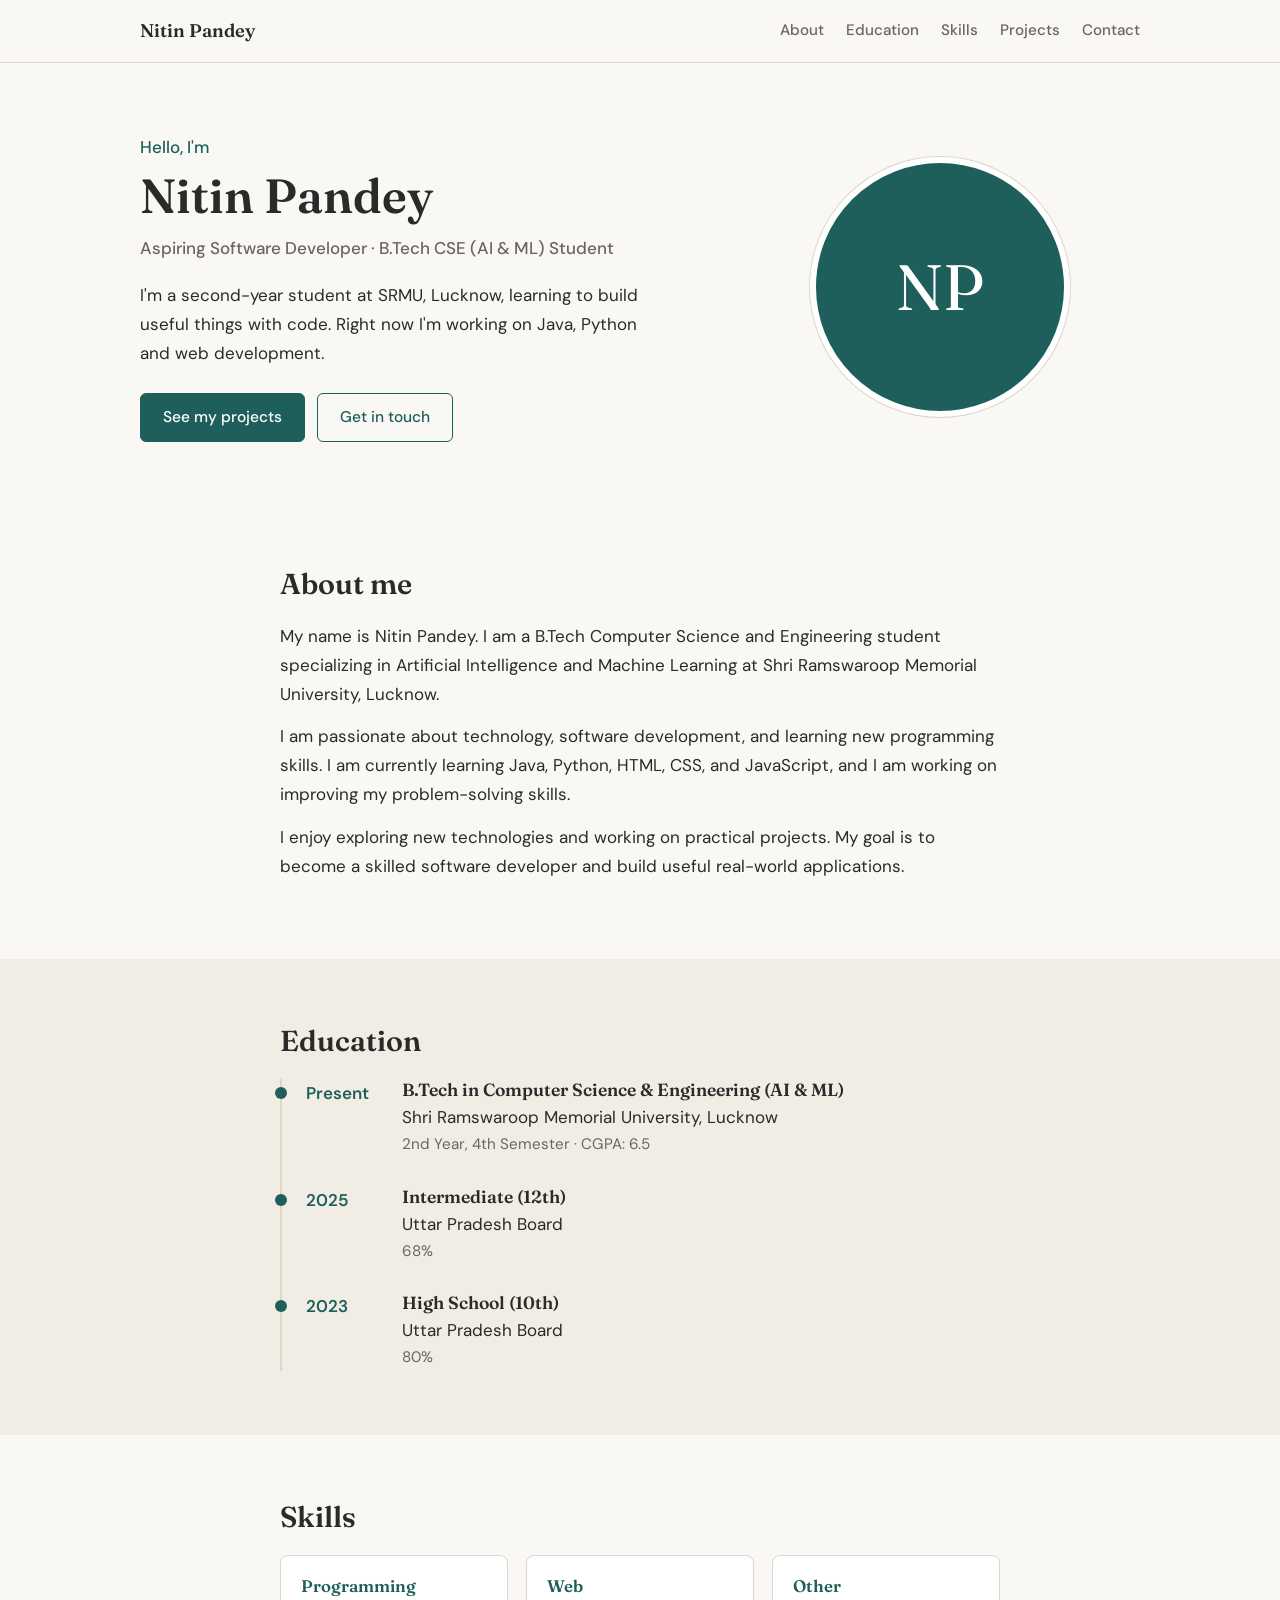
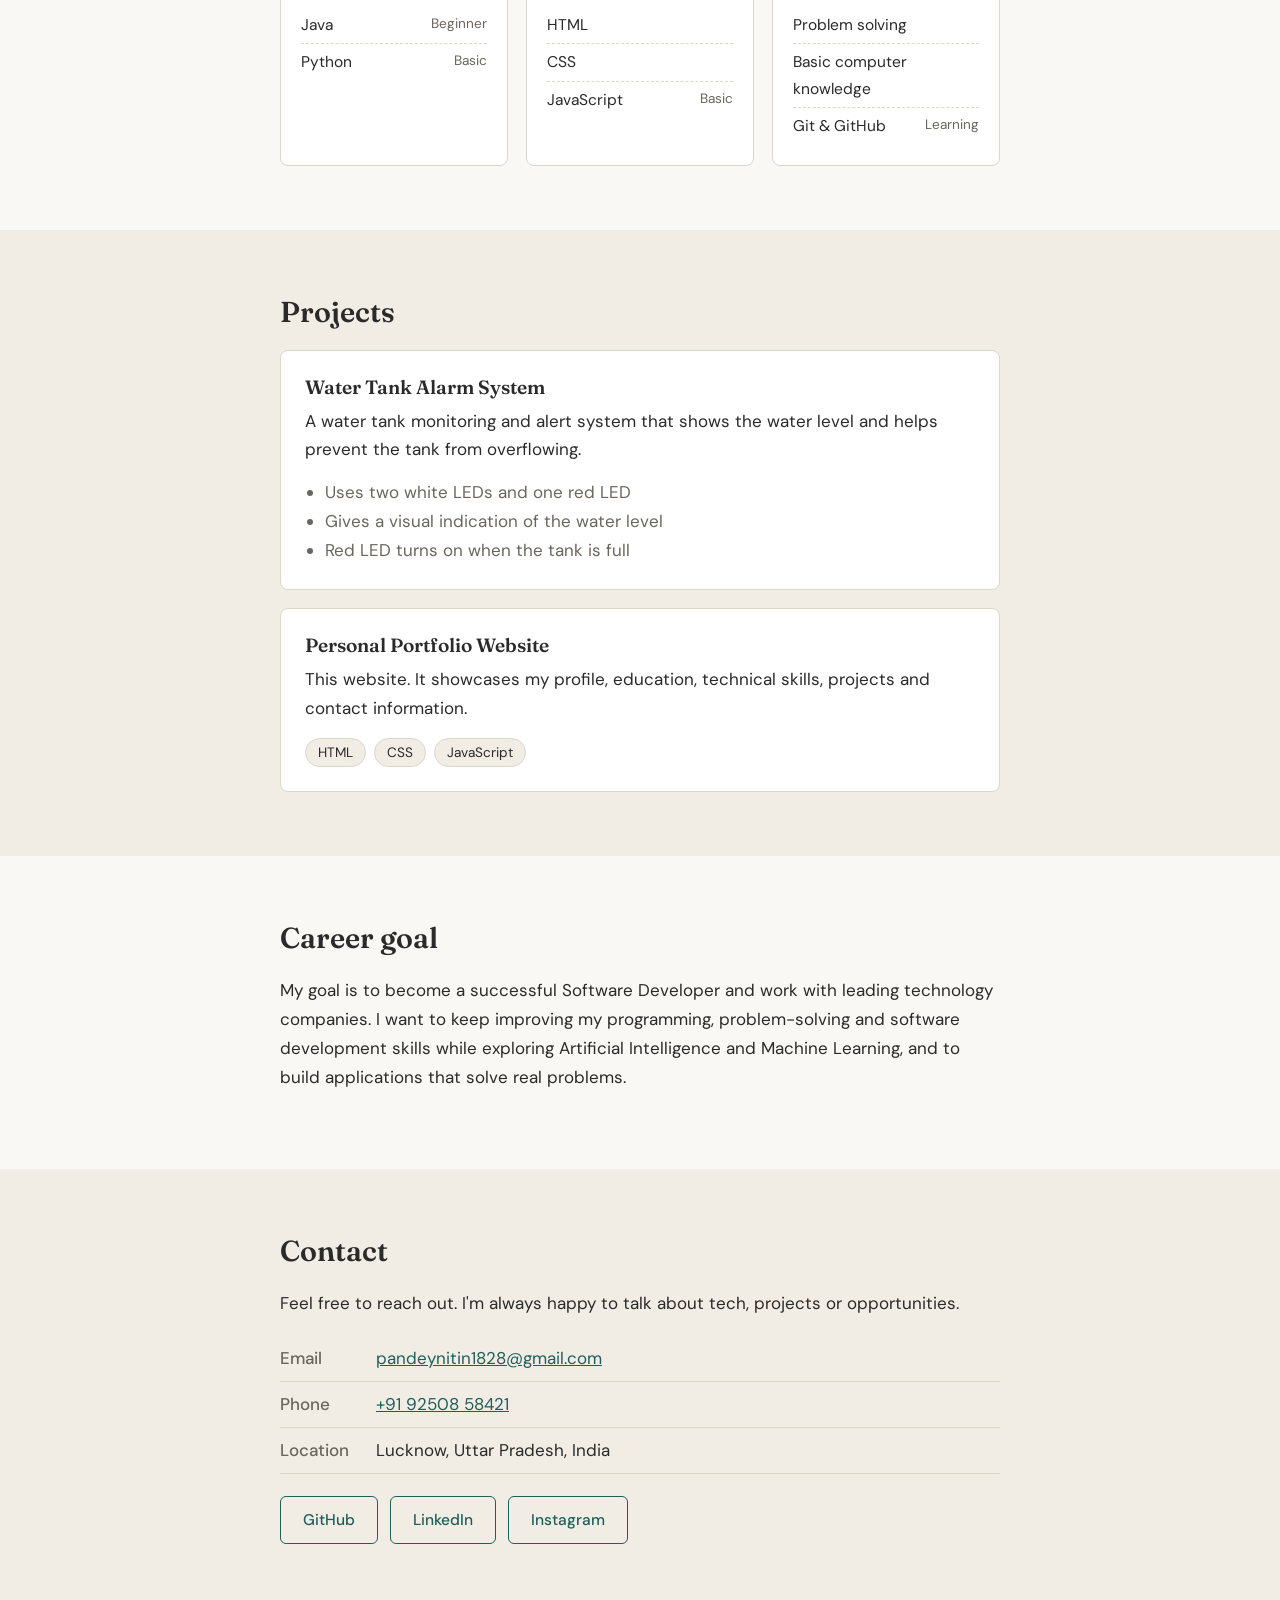
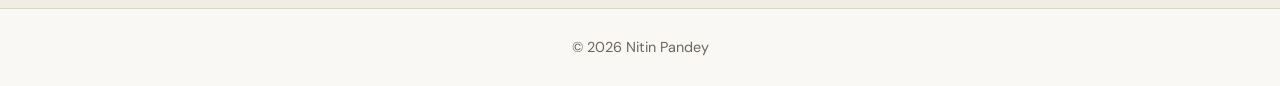
==== index-1.html @ ead6f332 "Add files via upload" ====
<!DOCTYPE html>
<html lang="en">
<head>
  <meta charset="UTF-8">
  <meta name="viewport" content="width=device-width, initial-scale=1.0">
  <title>Nitin Pandey | Aspiring Software Developer</title>
  <meta name="description" content="Portfolio of Nitin Pandey, B.Tech CSE (AI & ML) student at SRMU Lucknow.">
  <link rel="preconnect" href="https://fonts.googleapis.com">
  <link rel="preconnect" href="https://fonts.gstatic.com" crossorigin>
  <link href="https://fonts.googleapis.com/css2?family=DM+Sans:wght@400;500;600&family=Fraunces:wght@500;600&display=swap" rel="stylesheet">
  <link rel="stylesheet" href="style.css">
</head>
<body>

  <header class="site-header">
    <div class="container nav">
      <a href="#home" class="logo">Nitin Pandey</a>
      <button class="menu-btn" id="menuBtn" aria-label="Toggle menu">Menu</button>
      <nav id="navLinks">
        <a href="#about">About</a>
        <a href="#education">Education</a>
        <a href="#skills">Skills</a>
        <a href="#projects">Projects</a>
        <a href="#contact">Contact</a>
      </nav>
    </div>
  </header>

  <main>
    <!-- HERO -->
    <section id="home" class="hero">
      <div class="container hero-grid">
        <div class="hero-text">
          <p class="eyebrow">Hello, I'm</p>
          <h1>Nitin Pandey</h1>
          <p class="role">Aspiring Software Developer &middot; B.Tech CSE (AI &amp; ML) Student</p>
          <p class="lead">I'm a second-year student at SRMU, Lucknow, learning to build useful things with code. Right now I'm working on Java, Python and web development.</p>
          <div class="btn-row">
            <a href="#projects" class="btn btn-primary">See my projects</a>
            <a href="#contact" class="btn btn-ghost">Get in touch</a>
          </div>
        </div>
        <div class="photo-wrap">
          <img src="photo.jpg" alt="Nitin Pandey" id="profilePhoto" onerror="this.style.display='none'; document.getElementById('photoFallback').style.display='flex';">
          <div class="photo-fallback" id="photoFallback">NP</div>
        </div>
      </div>
    </section>

    <!-- ABOUT -->
    <section id="about" class="section">
      <div class="container narrow">
        <h2>About me</h2>
        <p>My name is Nitin Pandey. I am a B.Tech Computer Science and Engineering student specializing in Artificial Intelligence and Machine Learning at Shri Ramswaroop Memorial University, Lucknow.</p>
        <p>I am passionate about technology, software development, and learning new programming skills. I am currently learning Java, Python, HTML, CSS, and JavaScript, and I am working on improving my problem-solving skills.</p>
        <p>I enjoy exploring new technologies and working on practical projects. My goal is to become a skilled software developer and build useful real-world applications.</p>
      </div>
    </section>

    <!-- EDUCATION -->
    <section id="education" class="section alt">
      <div class="container narrow">
        <h2>Education</h2>
        <ul class="timeline">
          <li>
            <span class="year">Present</span>
            <div>
              <h3>B.Tech in Computer Science &amp; Engineering (AI &amp; ML)</h3>
              <p>Shri Ramswaroop Memorial University, Lucknow</p>
              <p class="muted">2nd Year, 4th Semester &middot; CGPA: 6.5</p>
            </div>
          </li>
          <li>
            <span class="year">2025</span>
            <div>
              <h3>Intermediate (12th)</h3>
              <p>Uttar Pradesh Board</p>
              <p class="muted">68%</p>
            </div>
          </li>
          <li>
            <span class="year">2023</span>
            <div>
              <h3>High School (10th)</h3>
              <p>Uttar Pradesh Board</p>
              <p class="muted">80%</p>
            </div>
          </li>
        </ul>
      </div>
    </section>

    <!-- SKILLS -->
    <section id="skills" class="section">
      <div class="container narrow">
        <h2>Skills</h2>
        <div class="skill-groups">
          <div class="skill-card">
            <h3>Programming</h3>
            <ul>
              <li>Java <span class="level">Beginner</span></li>
              <li>Python <span class="level">Basic</span></li>
            </ul>
          </div>
          <div class="skill-card">
            <h3>Web</h3>
            <ul>
              <li>HTML</li>
              <li>CSS</li>
              <li>JavaScript <span class="level">Basic</span></li>
            </ul>
          </div>
          <div class="skill-card">
            <h3>Other</h3>
            <ul>
              <li>Problem solving</li>
              <li>Basic computer knowledge</li>
              <li>Git &amp; GitHub <span class="level">Learning</span></li>
            </ul>
          </div>
        </div>
      </div>
    </section>

    <!-- PROJECTS -->
    <section id="projects" class="section alt">
      <div class="container narrow">
        <h2>Projects</h2>
        <div class="project-list">
          <article class="project">
            <h3>Water Tank Alarm System</h3>
            <p>A water tank monitoring and alert system that shows the water level and helps prevent the tank from overflowing.</p>
            <ul class="points">
              <li>Uses two white LEDs and one red LED</li>
              <li>Gives a visual indication of the water level</li>
              <li>Red LED turns on when the tank is full</li>
            </ul>
          </article>
          <article class="project">
            <h3>Personal Portfolio Website</h3>
            <p>This website. It showcases my profile, education, technical skills, projects and contact information.</p>
            <p class="tags"><span>HTML</span><span>CSS</span><span>JavaScript</span></p>
          </article>
        </div>
      </div>
    </section>

    <!-- GOAL -->
    <section class="section">
      <div class="container narrow">
        <h2>Career goal</h2>
        <p>My goal is to become a successful Software Developer and work with leading technology companies. I want to keep improving my programming, problem-solving and software development skills while exploring Artificial Intelligence and Machine Learning, and to build applications that solve real problems.</p>
      </div>
    </section>

    <!-- CONTACT -->
    <section id="contact" class="section alt">
      <div class="container narrow">
        <h2>Contact</h2>
        <p>Feel free to reach out. I'm always happy to talk about tech, projects or opportunities.</p>
        <ul class="contact-list">
          <li><span>Email</span><a href="mailto:pandeynitin1828@gmail.com">pandeynitin1828@gmail.com</a></li>
          <li><span>Phone</span><a href="tel:+919250858421">+91 92508 58421</a></li>
          <li><span>Location</span>Lucknow, Uttar Pradesh, India</li>
        </ul>
        <div class="btn-row">
          <a class="btn btn-ghost" href="https://github.com/MrNitinPandeyG" target="_blank" rel="noopener">GitHub</a>
          <a class="btn btn-ghost" href="https://www.linkedin.com/in/nitin-pandey-a7704b370" target="_blank" rel="noopener">LinkedIn</a>
          <a class="btn btn-ghost" href="https://www.instagram.com/__nitinpandey_" target="_blank" rel="noopener">Instagram</a>
        </div>
      </div>
    </section>
  </main>

  <footer class="footer">
    <div class="container">
      <p>&copy; <span id="year">2026</span> Nitin Pandey</p>
    </div>
  </footer>

  <script src="script.js"></script>
</body>
</html>
---- style.css ----
:root {
  --bg: #faf8f4;
  --bg-alt: #f1ede5;
  --text: #2a2a2a;
  --muted: #6b665d;
  --accent: #1f5f5b;
  --accent-dark: #174744;
  --line: #ddd7ca;
  --card: #ffffff;
}

* { box-sizing: border-box; margin: 0; padding: 0; }

html { scroll-behavior: smooth; scroll-padding-top: 70px; }

body {
  font-family: "DM Sans", system-ui, -apple-system, "Segoe UI", sans-serif;
  background: var(--bg);
  color: var(--text);
  line-height: 1.7;
  font-size: 17px;
}

h1, h2, h3 { font-family: "Fraunces", Georgia, serif; font-weight: 600; line-height: 1.25; }

a { color: var(--accent); }

.container { width: 100%; max-width: 1040px; margin: 0 auto; padding: 0 20px; }
.narrow { max-width: 760px; }

/* Header */
.site-header {
  position: sticky; top: 0; z-index: 10;
  background: rgba(250, 248, 244, 0.95);
  border-bottom: 1px solid var(--line);
  backdrop-filter: blur(6px);
}
.nav { display: flex; align-items: center; justify-content: space-between; height: 62px; }
.logo { font-family: "Fraunces", Georgia, serif; font-weight: 600; font-size: 1.15rem; color: var(--text); text-decoration: none; }
nav { display: flex; gap: 22px; }
nav a { text-decoration: none; color: var(--muted); font-size: 0.95rem; font-weight: 500; }
nav a:hover { color: var(--accent); }
.menu-btn { display: none; background: none; border: 1px solid var(--line); padding: 6px 14px; border-radius: 6px; font: inherit; font-size: 0.9rem; color: var(--text); cursor: pointer; }

/* Hero */
.hero { padding: 70px 0 60px; }
.hero-grid { display: grid; grid-template-columns: 1.4fr 1fr; gap: 40px; align-items: center; }
.eyebrow { color: var(--accent); font-weight: 500; margin-bottom: 4px; }
.hero h1 { font-size: 3rem; margin-bottom: 8px; }
.role { color: var(--muted); font-weight: 500; margin-bottom: 18px; }
.lead { max-width: 520px; margin-bottom: 26px; }

.photo-wrap { display: flex; justify-content: center; }
.photo-wrap img, .photo-fallback {
  width: 260px; height: 260px; border-radius: 50%;
  object-fit: cover; border: 6px solid var(--card);
  box-shadow: 0 0 0 1px var(--line);
}
.photo-fallback {
  display: none; align-items: center; justify-content: center;
  background: var(--accent); color: #fff;
  font-family: "Fraunces", Georgia, serif; font-size: 4rem;
}

/* Buttons */
.btn-row { display: flex; flex-wrap: wrap; gap: 12px; margin-top: 8px; }
.btn {
  display: inline-block; padding: 10px 22px; border-radius: 6px;
  text-decoration: none; font-weight: 500; font-size: 0.97rem;
  border: 1px solid var(--accent); transition: background 0.2s, color 0.2s;
}
.btn-primary { background: var(--accent); color: #fff; }
.btn-primary:hover { background: var(--accent-dark); }
.btn-ghost { color: var(--accent); background: transparent; }
.btn-ghost:hover { background: var(--accent); color: #fff; }

/* Sections */
.section { padding: 64px 0; }
.section.alt { background: var(--bg-alt); }
.section h2 { font-size: 1.8rem; margin-bottom: 20px; }
.section p { margin-bottom: 14px; }
.muted { color: var(--muted); font-size: 0.95rem; }

/* Timeline */
.timeline { list-style: none; border-left: 2px solid var(--line); padding-left: 24px; }
.timeline li { position: relative; display: grid; grid-template-columns: 80px 1fr; gap: 16px; margin-bottom: 28px; }
.timeline li::before {
  content: ""; position: absolute; left: -31px; top: 8px;
  width: 12px; height: 12px; border-radius: 50%; background: var(--accent);
}
.timeline li:last-child { margin-bottom: 0; }
.year { font-weight: 600; color: var(--accent); }
.timeline h3 { font-size: 1.1rem; margin-bottom: 2px; }
.timeline p { margin-bottom: 0; }

/* Skills */
.skill-groups { display: grid; grid-template-columns: repeat(3, 1fr); gap: 18px; }
.skill-card { background: var(--card); border: 1px solid var(--line); border-radius: 8px; padding: 20px; }
.skill-card h3 { font-size: 1.05rem; margin-bottom: 10px; color: var(--accent); }
.skill-card ul { list-style: none; }
.skill-card li { padding: 5px 0; border-bottom: 1px dashed var(--line); font-size: 0.97rem; }
.skill-card li:last-child { border-bottom: none; }
.level { float: right; color: var(--muted); font-size: 0.85rem; }

/* Projects */
.project-list { display: grid; gap: 18px; }
.project { background: var(--card); border: 1px solid var(--line); border-radius: 8px; padding: 24px; }
.project h3 { font-size: 1.2rem; margin-bottom: 8px; }
.points { margin: 4px 0 0 20px; color: var(--muted); }
.tags { margin: 6px 0 0 !important; }
.tags span {
  display: inline-block; background: var(--bg-alt); border: 1px solid var(--line);
  padding: 2px 12px; border-radius: 20px; font-size: 0.85rem; margin-right: 8px;
}

/* Contact */
.contact-list { list-style: none; margin: 18px 0 22px; }
.contact-list li { display: flex; gap: 16px; padding: 8px 0; border-bottom: 1px solid var(--line); }
.contact-list span { width: 80px; color: var(--muted); font-weight: 500; flex-shrink: 0; }

/* Footer */
.footer { text-align: center; padding: 26px 0; color: var(--muted); font-size: 0.9rem; border-top: 1px solid var(--line); }

/* Mobile */
@media (max-width: 760px) {
  body { font-size: 16px; }
  .menu-btn { display: block; }
  nav {
    display: none; position: absolute; top: 62px; left: 0; right: 0;
    flex-direction: column; gap: 0; background: var(--bg);
    border-bottom: 1px solid var(--line);
  }
  nav.open { display: flex; }
  nav a { padding: 14px 20px; border-top: 1px solid var(--line); }

  .hero { padding: 40px 0; }
  .hero-grid { grid-template-columns: 1fr; text-align: center; }
  .photo-wrap { order: -1; }
  .photo-wrap img, .photo-fallback { width: 190px; height: 190px; }
  .hero h1 { font-size: 2.3rem; }
  .lead { margin-left: auto; margin-right: auto; }
  .btn-row { justify-content: center; }
  .section .btn-row { justify-content: flex-start; }

  .skill-groups { grid-template-columns: 1fr; }
  .timeline li { grid-template-columns: 1fr; gap: 2px; }
  .section { padding: 48px 0; }
}
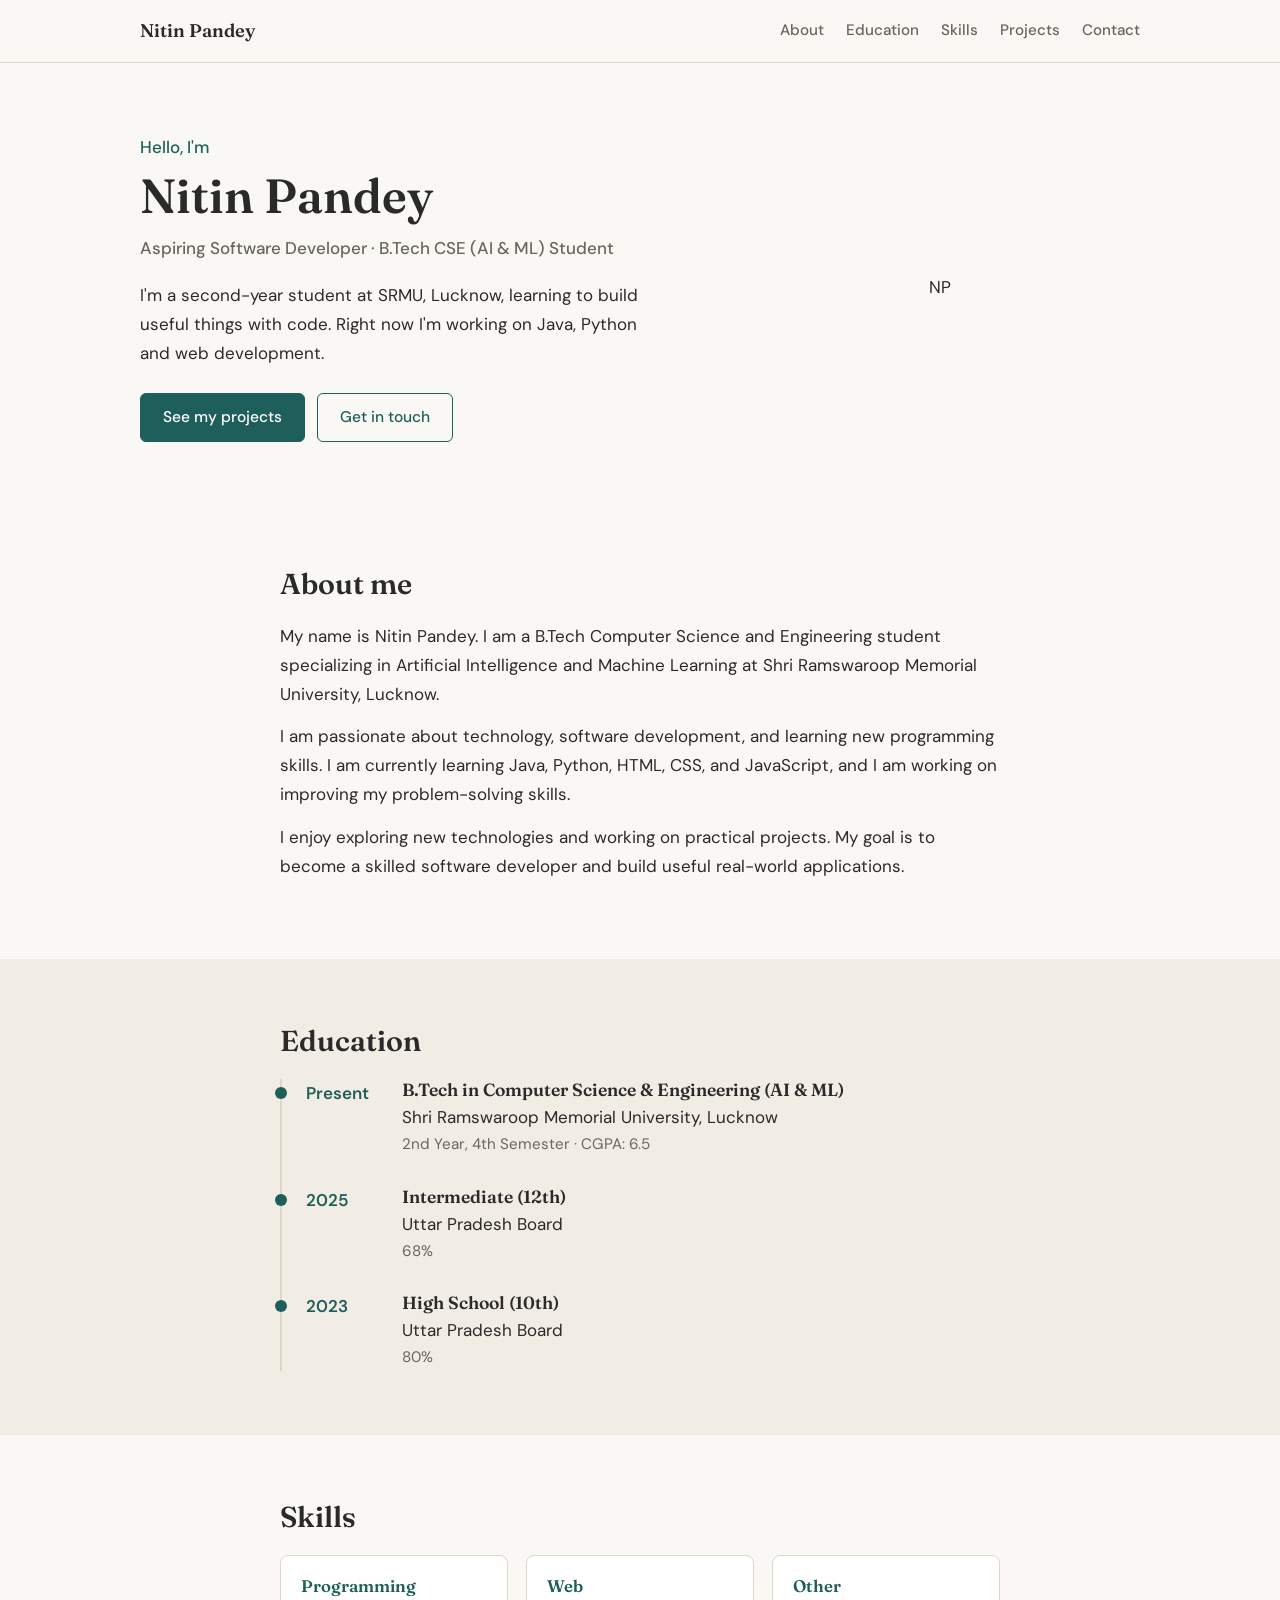
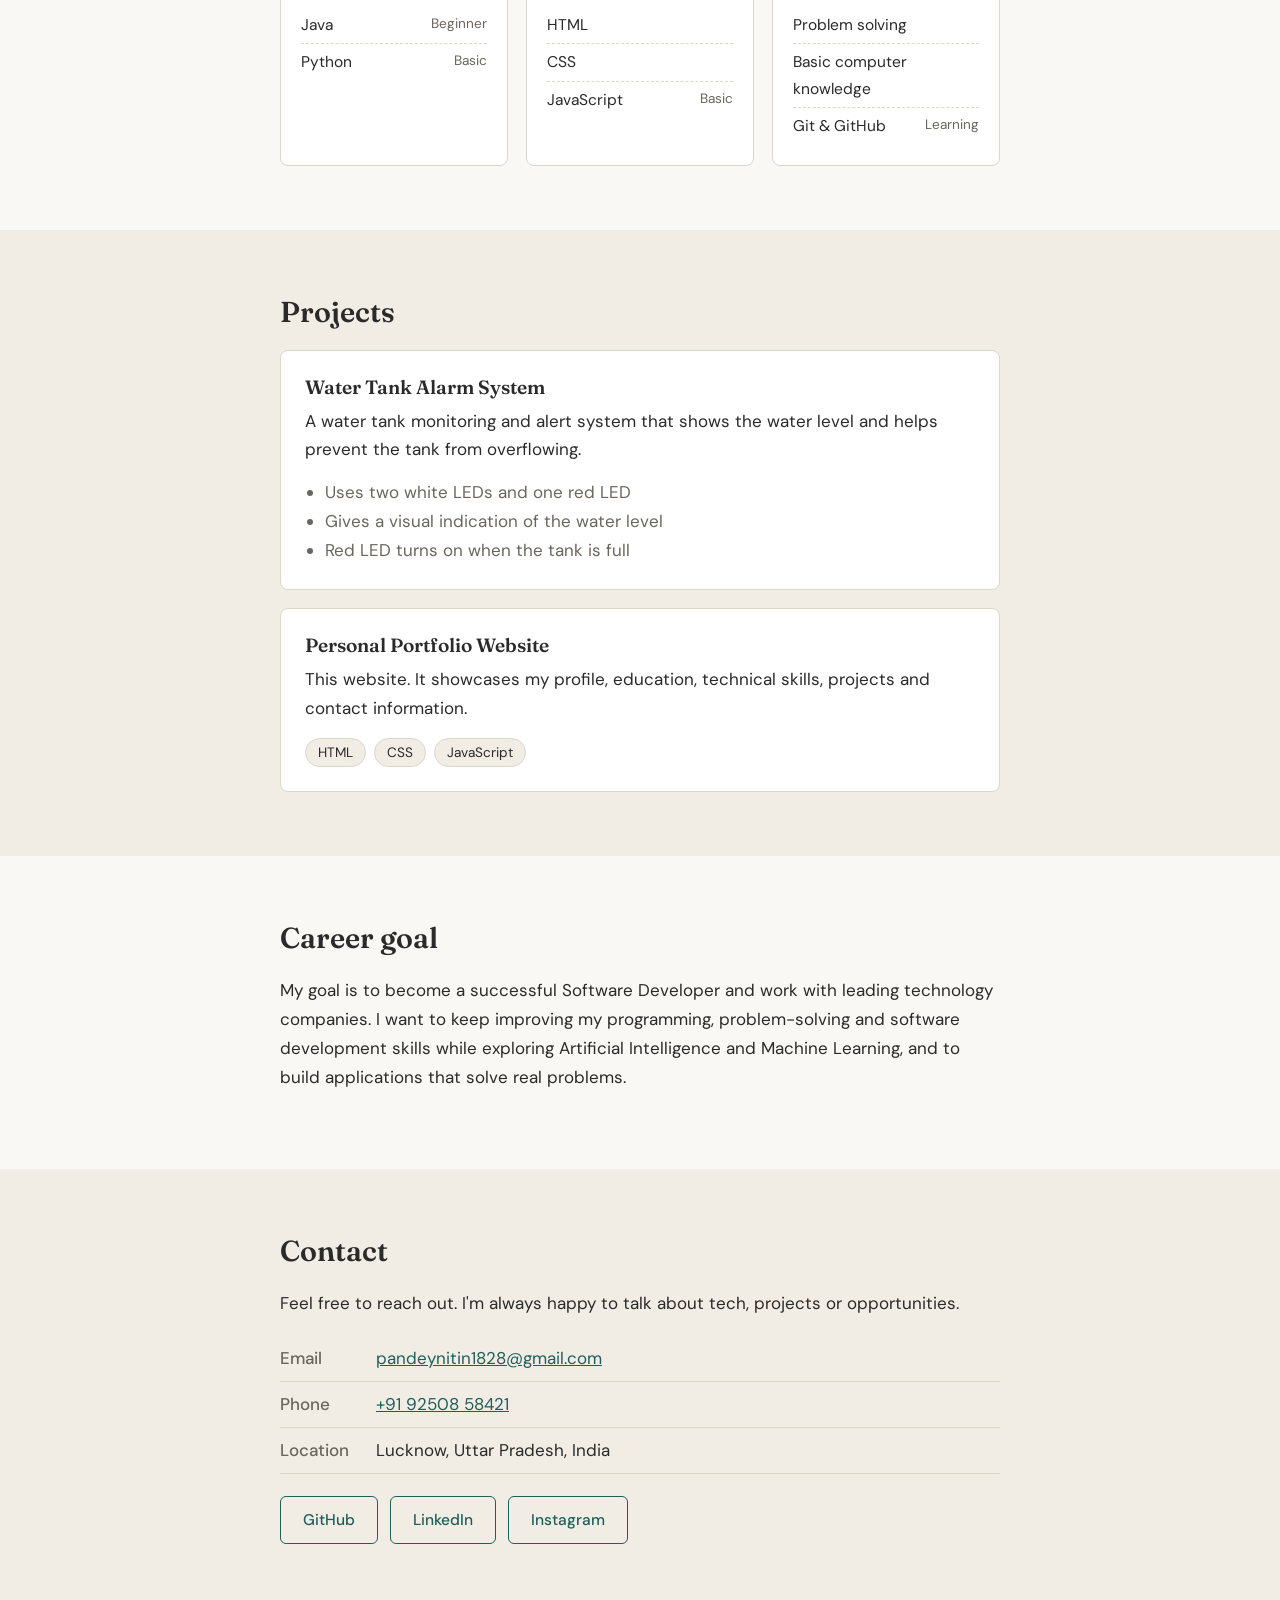
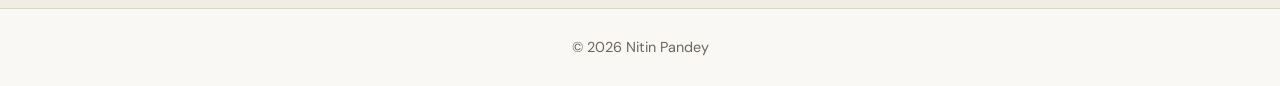
==== commit c1908fa0: "Update index-1.html" ====
--- a/index-1.html
+++ b/index-1.html
@@ -41,7 +41,7 @@
           </div>
         </div>
         <div class="photo-wrap">
-          <img src="photo.jpg" alt="Nitin Pandey" id="profilePhoto" onerror="this.style.display='none'; document.getElementById('photoFallback').style.display='flex';">
+          <img src="1000092514_optimized_90.png"
           <div class="photo-fallback" id="photoFallback">NP</div>
         </div>
       </div>
